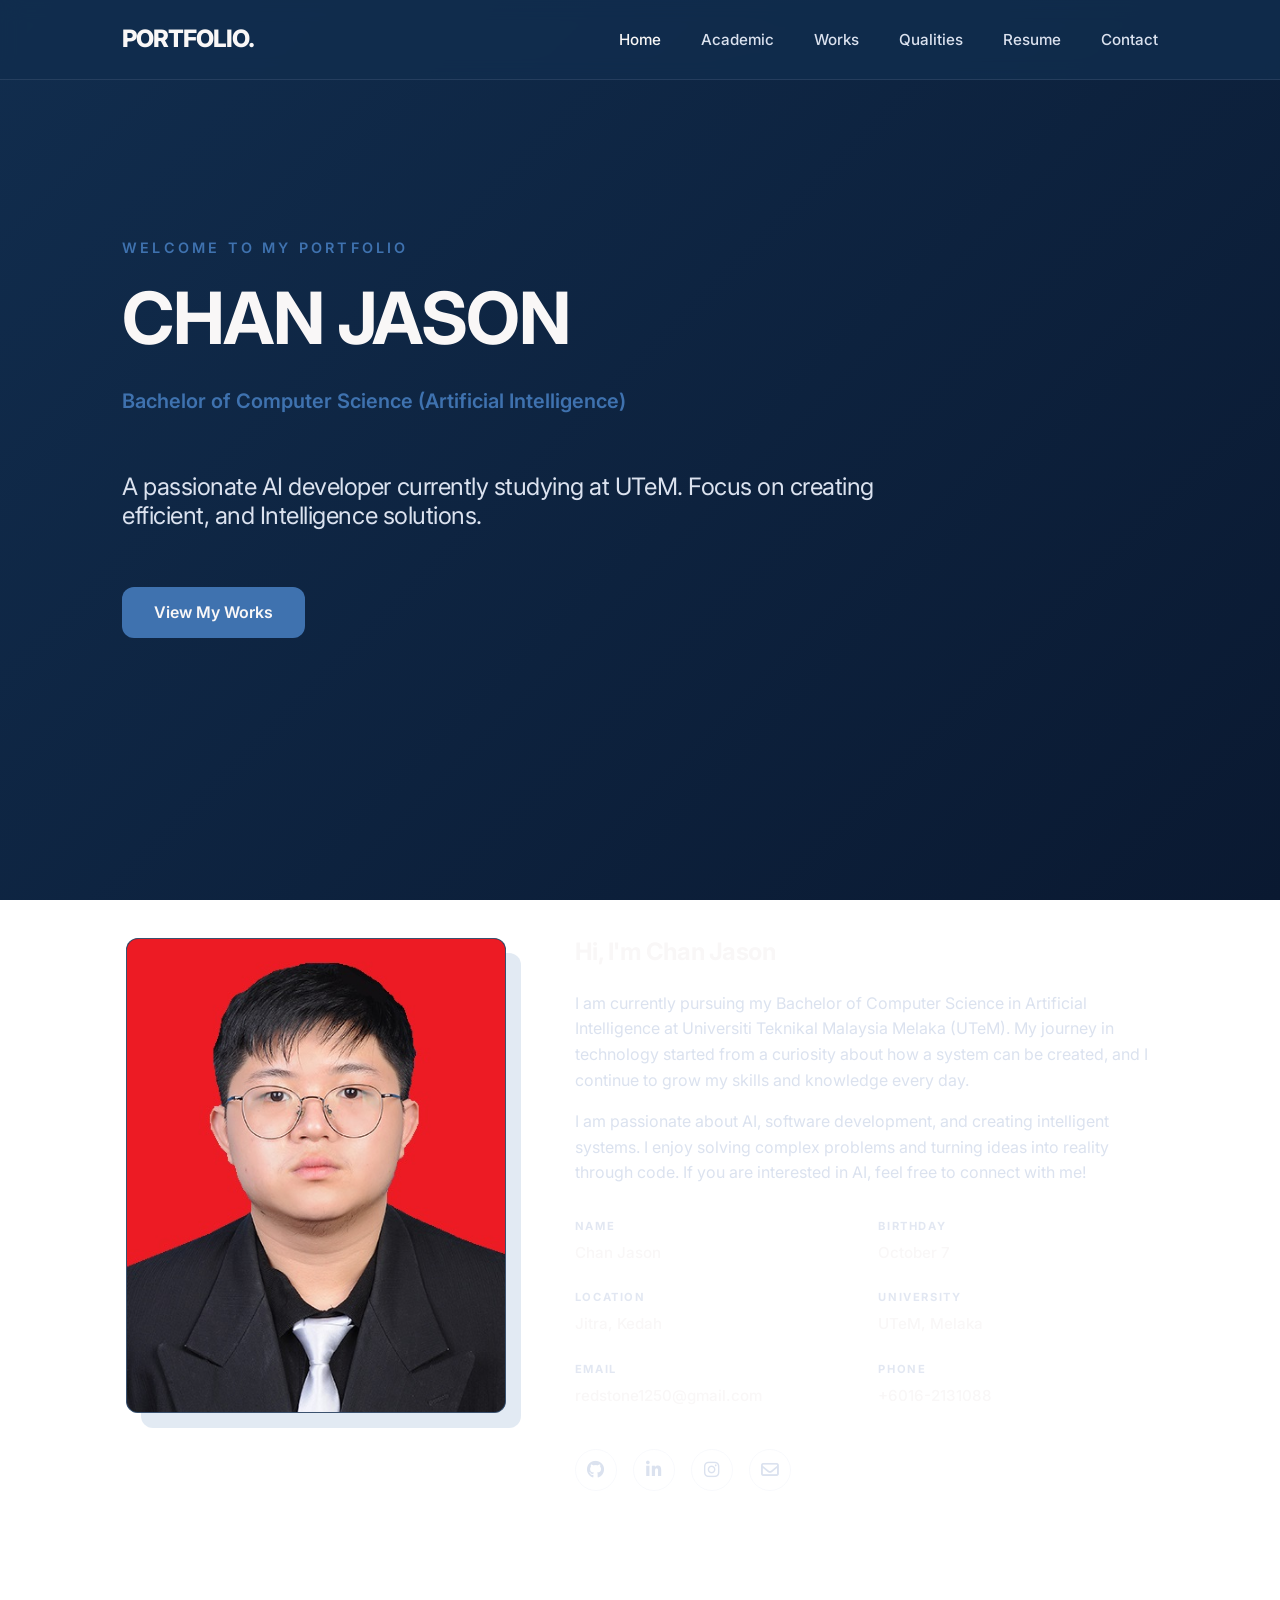
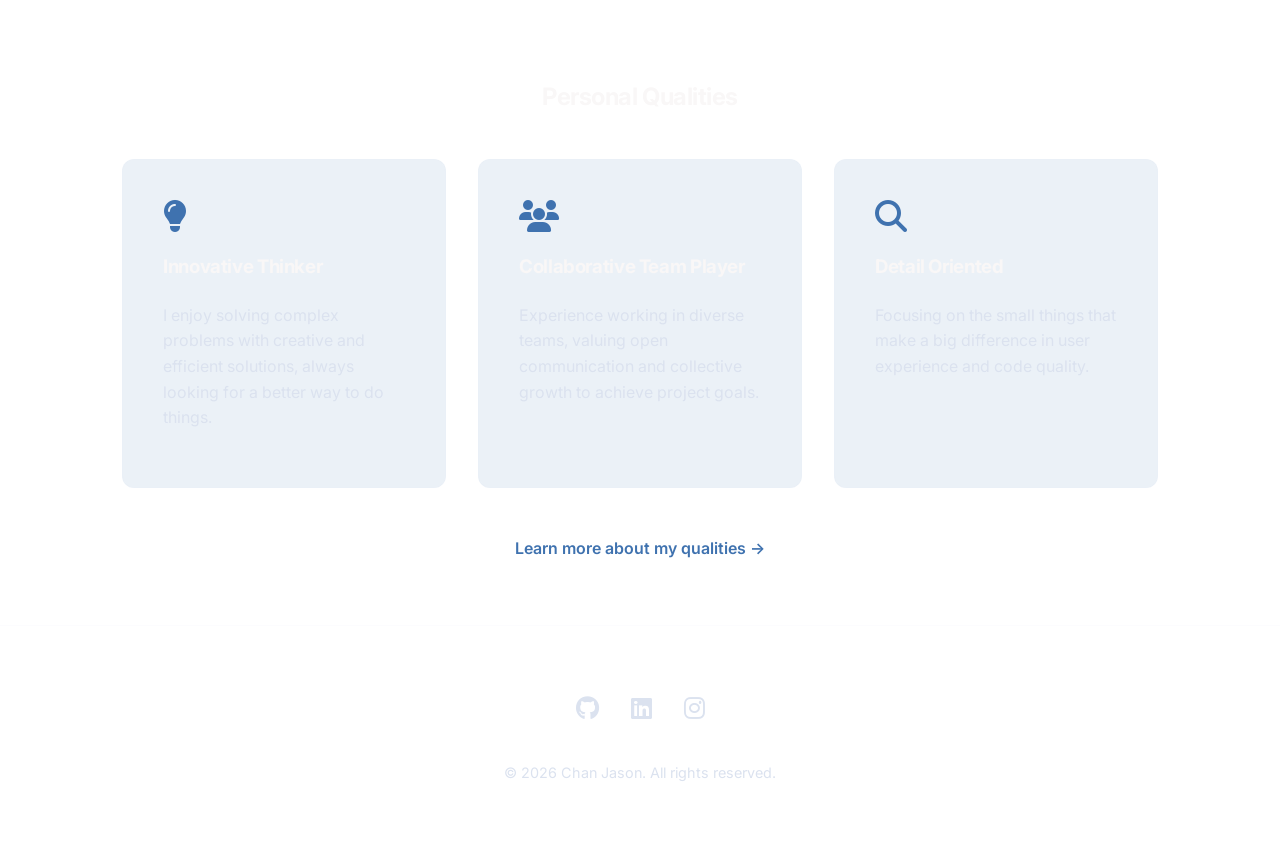
==== index.html @ a9738f34 "initialize personal portfolio website with assets and multi-page structure" ====
<!DOCTYPE html>
<html lang="en">
<head>
    <meta charset="UTF-8">
    <meta name="viewport" content="width=device-width, initial-scale=1.0">
    <title>Chan Jason | Portfolio</title>
    <meta name="description" content="Personal portfolio of Chan Jason, a UTeM student specializing in AI.">
    <link rel="stylesheet" href="style.css">
    <!-- FontAwesome -->
    <link rel="stylesheet" href="https://cdnjs.cloudflare.com/ajax/libs/font-awesome/6.4.0/css/all.min.css">
</head>
<body>

    <header>
        <nav>
            <a href="index.html" class="logo">PORTFOLIO.</a>
            <ul class="nav-links">
                <li><a href="index.html" class="active">Home</a></li>
                <li><a href="academic.html">Academic</a></li>
                <li><a href="works.html">Works</a></li>
                <li><a href="qualities.html">Qualities</a></li>
                <li><a href="resume.html">Resume</a></li>
                <li><a href="contact.html">Contact</a></li>
            </ul>
        </nav>
    </header>

    <main>
        <section class="hero animate">
            <span>Welcome to my portfolio</span>
            <h1>CHAN JASON</h1>
            <p style="color: var(--accent-color); font-weight: 600;">Bachelor of Computer Science (Artificial Intelligence)</p>
            <h2 style="font-weight: 400; color: var(--secondary-color); max-width: 800px; font-size: 1.5rem; margin-top: 1rem;">A passionate AI developer currently studying at UTeM. Focus on creating efficient, and Intelligence solutions.</h2>
            <div class="cta" style="margin-top: 2rem;">
                <a href="works.html" class="btn">View My Works</a>
            </div>
        </section>

        <section id="about" class="animate" style="animation-delay: 0.1s;">
            <div class="about-grid">
                <div class="about-image">
                    <div class="flip-card" id="profile-card">
                        <div class="flip-card-inner" id="flip-inner">
                            <div class="flip-card-front">
                                <img src="./assets/Passport.jpg" alt="Chan Jason Profile" class="profile-img" id="front-img">
                            </div>
                            <div class="flip-card-back">
                                <img src="./assets/personal_1.jpg" alt="Chan Jason Personal" class="profile-img" id="back-img">
                            </div>
                        </div>
                    </div>
                </div>
                <div class="about-content">
                    <h1>Hi, I'm Chan Jason</h1>
                    <p>I am currently pursuing my Bachelor of Computer Science in Artificial Intelligence at Universiti Teknikal Malaysia Melaka (UTeM). My journey in technology started from a curiosity about how a system can be created, and I continue to grow my skills and knowledge every day.</p>
                    <p>I am passionate about AI, software development, and creating intelligent systems. I enjoy solving complex problems and turning ideas into reality through code. If you are interested in AI, feel free to connect with me!</p>
                    
                    <div class="info-grid">
                        <div class="info-item">
                            <span class="info-label">Name</span>
                            <span class="info-value">Chan Jason</span>
                        </div>
                        <div class="info-item">
                            <span class="info-label">Birthday</span>
                            <span class="info-value">October 7</span>
                        </div>
                        <div class="info-item">
                            <span class="info-label">Location</span>
                            <span class="info-value">Jitra, Kedah</span>
                        </div>
                        <div class="info-item">
                            <span class="info-label">University</span>
                            <span class="info-value">UTeM, Melaka</span>
                        </div>
                        <div class="info-item">
                            <span class="info-label">Email</span>
                            <span class="info-value">redstone1250@gmail.com</span>
                        </div>
                        <div class="info-item">
                            <span class="info-label">Phone</span>
                            <span class="info-value">+6016-2131088</span>
                        </div>
                    </div>

                    <div class="social-row">
                        <a href="https://github.com/TokyoChan125" target="_blank" class="social-icon-btn"><i class="fab fa-github"></i></a>
                        <a href="https://www.linkedin.com/in/jason-chan-83b9a0276" target="_blank" class="social-icon-btn"><i class="fab fa-linkedin-in"></i></a>
                        <a href="https://www.instagram.com/chanjasonc/" target="_blank" class="social-icon-btn"><i class="fab fa-instagram"></i></a>
                        <a href="mailto:redstone1250@gmail.com" class="social-icon-btn"><i class="far fa-envelope"></i></a>
                    </div>
                </div>
            </div>
        </section>

        <section id="qualities" class="animate" style="animation-delay: 0.2s;">
            <h2 style="text-align: center; margin-bottom: 3rem;">Personal Qualities</h2>
            <div class="grid">
                <div class="card">
                    <i class="fas fa-lightbulb" style="font-size: 2rem; color: var(--accent-color); margin-bottom: 1.5rem;"></i>
                    <h3>Innovative Thinker</h3>
                    <p>I enjoy solving complex problems with creative and efficient solutions, always looking for a better way to do things.</p>
                </div>
                <div class="card">
                    <i class="fas fa-users" style="font-size: 2rem; color: var(--accent-color); margin-bottom: 1.5rem;"></i>
                    <h3>Collaborative Team Player</h3>
                    <p>Experience working in diverse teams, valuing open communication and collective growth to achieve project goals.</p>
                </div>
                <div class="card">
                    <i class="fas fa-search" style="font-size: 2rem; color: var(--accent-color); margin-bottom: 1.5rem;"></i>
                    <h3>Detail Oriented</h3>
                    <p>Focusing on the small things that make a big difference in user experience and code quality.</p>
                </div>
            </div>
            <div style="text-align: center; margin-top: 3rem;">
                <a href="qualities.html" style="color: var(--accent-color); font-weight: 600;">Learn more about my qualities →</a>
            </div>
        </section>
    </main>

    <footer>
        <div class="social-links">
            <a href="https://github.com/TokyoChan125" target="_blank"><i class="fab fa-github"></i></a>
            <a href="https://www.linkedin.com/in/jason-chan-83b9a0276" target="_blank"><i class="fab fa-linkedin"></i></a>
            <a href="https://www.instagram.com/chanjasonc/" target="_blank"><i class="fab fa-instagram"></i></a>
        </div>
        <p>&copy; 2026 Chan Jason. All rights reserved.</p>
    </footer>

    <script>
        // Profile Card Endless Sequence Flip Logic
        const card = document.getElementById('profile-card');
        const flipInner = document.getElementById('flip-inner');
        const frontImg = document.getElementById('front-img');
        const backImg = document.getElementById('back-img');
        
        const images = [
            './assets/Passport.jpg',
            './assets/personal_1.jpg',
            './assets/personal_2.jpg'
        ];
        
        let currentRotation = 0;
        let imageIndex = 0; // The index of the image CURRENTLY visible

        card.addEventListener('click', () => {
            currentRotation += 180;
            flipInner.style.transform = `rotateY(${currentRotation}deg)`;
            
            // Increment image index for the NEXT face that will become visible
            imageIndex = (imageIndex + 1) % images.length;
            
            // Determine which side is now hidden (the one we just rotated AWAY from)
            // and update it with the image AFTER the next one.
            const nextImageIndex = (imageIndex + 1) % images.length;
            
            // Wait for the flip to hide the face before swapping
            setTimeout(() => {
                if ((currentRotation / 180) % 2 === 0) {
                    // Front is visible, update Back
                    backImg.src = images[nextImageIndex];
                } else {
                    // Back is visible, update Front
                    frontImg.src = images[nextImageIndex];
                }
            }, 400);
        });
    </script>
</body>
</html>
---- style.css ----
@import url('https://fonts.googleapis.com/css2?family=Inter:wght@300;400;500;600;700&display=swap');

:root {
    /* Color Palette from Color Hunt */
    --bg-color: #112d4e;
    --accent-color: #3f72af;
    --secondary-color: #dbe2ef;
    --text-color: #f9f7f7;
    
    /* Layout Variables */
    --max-width: 1100px;
    --header-height: 80px;
    --transition: all 0.3s cubic-bezier(0.4, 0, 0.2, 1);
    --border-radius: 12px;
    --bg-gradient: linear-gradient(135deg, #112d4e 0%, #0a1931 100%);
    --gold-accent: #3f72af;
    --paper-bg: #ffffff;
    --cv-text: #1a1a1a;
}

* {
    margin: 0;
    padding: 0;
    box-sizing: border-box;
}

html {
    scroll-behavior: smooth;
}

body {
    font-family: 'Inter', -apple-system, BlinkMacSystemFont, "Segoe UI", Roboto, sans-serif;
    background: var(--bg-gradient);
    background-attachment: fixed;
    color: var(--text-color);
    line-height: 1.6;
    overflow-x: hidden;
}

/* Typography */
h1, h2, h3, h4 {
    font-weight: 700;
    letter-spacing: -0.02em;
    line-height: 1.2;
    margin-bottom: 1.5rem;
}

p {
    color: var(--secondary-color);
    font-weight: 400;
    margin-bottom: 1rem;
}

a {
    text-decoration: none;
    color: inherit;
    transition: var(--transition);
}

/* Navigation */
header {
    height: var(--header-height);
    width: 100%;
    position: fixed;
    top: 0;
    z-index: 1000;
    background: rgba(17, 45, 78, 0.8);
    backdrop-filter: blur(10px);
    border-bottom: 1px solid rgba(219, 226, 239, 0.1);
}

nav {
    max-width: var(--max-width);
    margin: 0 auto;
    height: 100%;
    display: flex;
    justify-content: space-between;
    align-items: center;
    padding: 0 2rem;
}

.logo {
    font-size: 1.5rem;
    font-weight: 800;
    color: var(--text-color);
    letter-spacing: -1px;
}

.nav-links {
    display: flex;
    gap: 2.5rem;
    list-style: none;
}

.nav-links a {
    font-weight: 500;
    color: var(--secondary-color);
    font-size: 0.95rem;
}

.nav-links a:hover, .nav-links a.active {
    color: var(--text-color);
}

/* Layout Utilities */
section {
    padding: 8rem 2rem 4rem;
    max-width: var(--max-width);
    margin: 0 auto;
}

.container {
    max-width: var(--max-width);
    margin: 0 auto;
}

/* Components */
.btn {
    display: inline-block;
    padding: 0.8rem 2rem;
    background-color: var(--accent-color);
    color: var(--text-color);
    border-radius: var(--border-radius);
    font-weight: 600;
    border: none;
    cursor: pointer;
    transition: var(--transition);
}

.btn:hover {
    transform: translateY(-2px);
    box-shadow: 0 10px 20px rgba(63, 114, 175, 0.3);
}

.card {
    background: rgba(63, 114, 175, 0.1);
    border: 1px solid rgba(219, 226, 239, 0.1);
    padding: 2.5rem;
    border-radius: var(--border-radius);
    transition: var(--transition);
}

.card:hover {
    border-color: var(--accent-color);
    background: rgba(63, 114, 175, 0.15);
    transform: translateY(-5px);
}

.profile-img {
    width: 100%;
    height: 100%;
    border-radius: var(--border-radius);
    object-fit: cover;
    object-position: center;
    border: 1px solid rgba(219, 226, 239, 0.2);
}

/* Flip Card Effect */
.flip-card {
    background-color: transparent;
    width: 100%;
    max-width: 380px;
    aspect-ratio: 4/5;
    perspective: 1000px;
    cursor: pointer;
    margin: 0 auto;
}

.flip-card-inner {
    position: relative;
    width: 100%;
    height: 100%;
    text-align: center;
    transition: transform 0.8s cubic-bezier(0.4, 0, 0.2, 1);
    transform-style: preserve-3d;
    box-shadow: 15px 15px 0px rgba(63, 114, 175, 0.15);
    border-radius: var(--border-radius);
}

/* Rotation is handled via JavaScript for endless sequence */

.flip-card-front, .flip-card-back {
    position: absolute;
    width: 100%;
    height: 100%;
    -webkit-backface-visibility: hidden;
    backface-visibility: hidden;
    border-radius: var(--border-radius);
    overflow: hidden;
}

.flip-card-front {
    background-color: var(--bg-color);
}

.flip-card-back {
    background-color: var(--accent-color);
    transform: rotateY(180deg);
}

/* Hero Section */
.hero {
    min-height: 90vh;
    display: flex;
    flex-direction: column;
    justify-content: center;
    align-items: flex-start;
}

.hero span {
    color: var(--accent-color);
    font-weight: 600;
    text-transform: uppercase;
    letter-spacing: 0.2rem;
    font-size: 0.9rem;
    margin-bottom: 1rem;
    display: block;
}

.hero h1 {
    font-size: clamp(2.5rem, 8vw, 4.5rem);
    margin-bottom: 1.5rem;
}

.hero p {
    font-size: 1.25rem;
    max-width: 600px;
    margin-bottom: 2.5rem;
}

/* Grid System */
.grid {
    display: grid;
    gap: 2rem;
    grid-template-columns: repeat(auto-fit, minmax(300px, 1fr));
}

.about-grid {
    display: grid;
    grid-template-columns: 1fr 1.5fr;
    gap: 4rem;
    align-items: flex-start;
}

@media (max-width: 992px) {
    .about-grid {
        grid-template-columns: 1fr;
        text-align: center;
        gap: 2rem;
    }
}

/* Profile Info Grid */
.info-grid {
    display: grid;
    grid-template-columns: repeat(2, 1fr);
    gap: 1.5rem;
    margin-top: 2rem;
}

.info-label {
    display: block;
    font-size: 0.7rem;
    font-weight: 700;
    text-transform: uppercase;
    letter-spacing: 0.1rem;
    color: var(--secondary-color); /* Muted light blue */
    opacity: 0.8;
    margin-bottom: 0.25rem;
}

.info-value {
    font-size: 0.95rem;
    color: var(--text-color);
    font-weight: 500;
}

/* Social Row */
.social-row {
    display: flex;
    gap: 1rem;
    margin-top: 2.5rem;
}

.social-icon-btn {
    width: 42px;
    height: 42px;
    border-radius: 50%;
    border: 1px solid rgba(219, 226, 239, 0.2);
    display: flex;
    align-items: center;
    justify-content: center;
    font-size: 1.1rem;
    color: var(--secondary-color);
    transition: var(--transition);
}

.social-icon-btn:hover {
    background: var(--accent-color);
    border-color: var(--accent-color);
    color: var(--text-color);
    transform: translateY(-3px);
}

/* Timeline (Academic) */
.timeline {
    position: relative;
    padding-left: 2rem;
    border-left: 2px solid rgba(219, 226, 239, 0.1);
}

.timeline-item {
    position: relative;
    margin-bottom: 3rem;
}

.timeline-item::before {
    content: '';
    position: absolute;
    left: -2.6rem;
    top: 0.5rem;
    width: 12px;
    height: 12px;
    background: var(--accent-color);
    border-radius: 50%;
}

/* Footer */
footer {
    padding: 4rem 2rem;
    text-align: center;
    border-top: 1px solid rgba(219, 226, 239, 0.1);
    color: var(--secondary-color);
    font-size: 0.9rem;
}

.social-links {
    display: flex;
    justify-content: center;
    gap: 2rem;
    margin-bottom: 2rem;
}

.social-links a {
    font-size: 1.5rem;
    color: var(--secondary-color);
}

.social-links a:hover {
    color: var(--accent-color);
    transform: scale(1.1);
}

/* Experience Section */
.experience-container {
    display: flex;
    flex-direction: column;
    gap: 3rem;
    margin-bottom: 5rem;
}

.experience-card {
    display: flex;
    gap: 2rem;
    background: rgba(255, 255, 255, 0.02);
    border: 1px solid rgba(219, 226, 239, 0.1);
    padding: 2rem;
    border-radius: var(--border-radius);
    transition: var(--transition);
}

.experience-card:hover {
    border-color: var(--accent-color);
    background: rgba(63, 114, 175, 0.05);
}

.exp-logo {
    width: 64px;
    height: 64px;
    background: #fff;
    border-radius: 8px;
    display: flex;
    align-items: center;
    justify-content: center;
    padding: 5px;
    flex-shrink: 0;
}

.exp-logo img {
    width: 100%;
    height: auto;
    object-fit: contain;
}

.exp-info h3 {
    margin-bottom: 0.25rem;
}

.exp-company {
    font-weight: 500;
    color: var(--text-color);
    margin-bottom: 0.25rem;
}

.exp-meta {
    font-size: 0.85rem;
    color: var(--secondary-color);
    margin-bottom: 1.5rem;
}

.exp-description {
    margin-bottom: 1.5rem;
    max-width: 800px;
}

.exp-media {
    margin-top: 1.5rem;
    display: flex;
    gap: 1rem;
    max-width: 100%;
}

.exp-media img {
    flex: 1;
    width: 0; /* Ensures equal width in flex container */
    height: auto;
    border-radius: 8px;
    border: 1px solid rgba(219, 226, 239, 0.1);
    object-fit: cover;
    aspect-ratio: 16/10;
}

.skill-tags {
    display: flex;
    gap: 0.75rem;
    flex-wrap: wrap;
    margin-top: 1.5rem;
}

.skill-tag {
    font-size: 0.8rem;
    padding: 0.3rem 0.8rem;
    background: rgba(63, 114, 175, 0.1);
    border: 1px solid rgba(63, 114, 175, 0.2);
    border-radius: 20px;
    color: var(--secondary-color);
}

@media (max-width: 768px) {
    .experience-card {
        flex-direction: column;
        gap: 1.5rem;
    }
}

/* Animations */
@keyframes fadeIn {
    from { opacity: 0; transform: translateY(20px); }
    to { opacity: 1; transform: translateY(0); }
}

.animate {
    animation: fadeIn 0.8s ease forwards;
}

/* Responsive */
@media (max-width: 768px) {
    header {
        height: 70px;
    }
    
    .nav-links {
        display: none; /* Mobile nav can be added later if needed */
    }
    
    section {
        padding: 6rem 1.5rem 3rem;
    }
    
    .hero h1 {
        font-size: 2.5rem;
    }
}

/* CV / Resume Page Styles */
.cv-section {
    padding: 6rem 2rem;
    display: flex;
    justify-content: center;
}

.cv-paper {
    background: var(--paper-bg);
    color: var(--cv-text);
    width: 100%;
    max-width: 900px;
    padding: 4rem;
    border-radius: 8px;
    box-shadow: 0 20px 50px rgba(0, 0, 0, 0.3);
    position: relative;
    border: 1px solid rgba(0,0,0,0.1);
}

.cv-header {
    display: grid;
    grid-template-columns: 1fr auto;
    gap: 2rem;
    border-bottom: 2px solid #eee;
    padding-bottom: 2rem;
    margin-bottom: 3rem;
    align-items: center;
}

.cv-header h1 {
    font-family: 'Playfair Display', serif;
    font-size: 3rem;
    color: var(--cv-text);
    margin-bottom: 0.5rem;
    letter-spacing: -1px;
}

.cv-header .title {
    color: var(--gold-accent);
    font-size: 1.1rem;
    font-weight: 600;
    text-transform: uppercase;
    letter-spacing: 2px;
    margin-bottom: 0.5rem;
    display: block;
}

.cv-contact {
    display: grid;
    grid-template-columns: repeat(2, 1fr);
    gap: 0.75rem;
    font-size: 0.9rem;
    margin-top: 1rem;
}

.cv-contact-item {
    display: flex;
    align-items: center;
    gap: 0.5rem;
    color: #555;
}

.cv-contact-item i {
    color: var(--gold-accent);
    width: 18px;
}

.cv-photo {
    width: 140px;
    height: 140px;
    border-radius: 50%;
    overflow: hidden;
    border: 3px solid var(--gold-accent);
    flex-shrink: 0;
}

.cv-photo img {
    width: 100%;
    height: 100%;
    object-fit: cover;
}

.cv-body-section {
    margin-bottom: 2.5rem;
}

.cv-section-title {
    font-family: 'Playfair Display', serif;
    font-size: 1.4rem;
    display: flex;
    align-items: center;
    gap: 1rem;
    margin-bottom: 1.5rem;
    text-transform: uppercase;
    letter-spacing: 1px;
    color: var(--cv-text);
}

.cv-section-title i {
    color: var(--gold-accent);
}

.cv-section-title::after {
    content: '';
    flex: 1;
    height: 1px;
    background: #eee;
}

.cv-item {
    margin-bottom: 1.5rem;
}

.cv-item-header {
    display: flex;
    justify-content: space-between;
    align-items: baseline;
    margin-bottom: 0.3rem;
}

.cv-item-header h3 {
    margin-bottom: 0;
    font-size: 1.05rem;
    color: #111;
}

.cv-item-header .date {
    font-size: 0.8rem;
    font-weight: 600;
    color: var(--gold-accent);
}

.cv-item .sub-header {
    font-style: italic;
    color: #666;
    margin-bottom: 0.5rem;
    display: block;
    font-size: 0.9rem;
}

.cv-list {
    list-style: none;
    padding-left: 0.5rem;
}

.cv-list li {
    position: relative;
    margin-bottom: 0.4rem;
    padding-left: 1.2rem;
    font-size: 0.9rem;
    color: #444;
}

.cv-list li::before {
    content: '•';
    position: absolute;
    left: 0;
    color: var(--gold-accent);
    font-weight: bold;
}

.cv-skills-grid {
    display: grid;
    grid-template-columns: repeat(2, 1fr);
    gap: 1.5rem;
}

.cv-skill-cat h4 {
    font-size: 0.85rem;
    text-transform: uppercase;
    color: var(--gold-accent);
    margin-bottom: 0.8rem;
    border-bottom: 1px solid #eee;
    padding-bottom: 0.3rem;
}

.cv-skill-tags {
    display: flex;
    flex-wrap: wrap;
    gap: 0.4rem;
}

.cv-skill-tag {
    font-size: 0.75rem;
    padding: 0.15rem 0.5rem;
    background: #f8f9fa;
    border-radius: 4px;
    color: #333;
    border: 1px solid #eee;
}

@media (max-width: 768px) {
    .cv-paper {
        padding: 2rem;
    }
    .cv-header {
        grid-template-columns: 1fr;
        text-align: center;
        justify-items: center;
    }
    .cv-photo {
        order: -1;
    }
    .cv-contact {
        justify-items: center;
    }
}
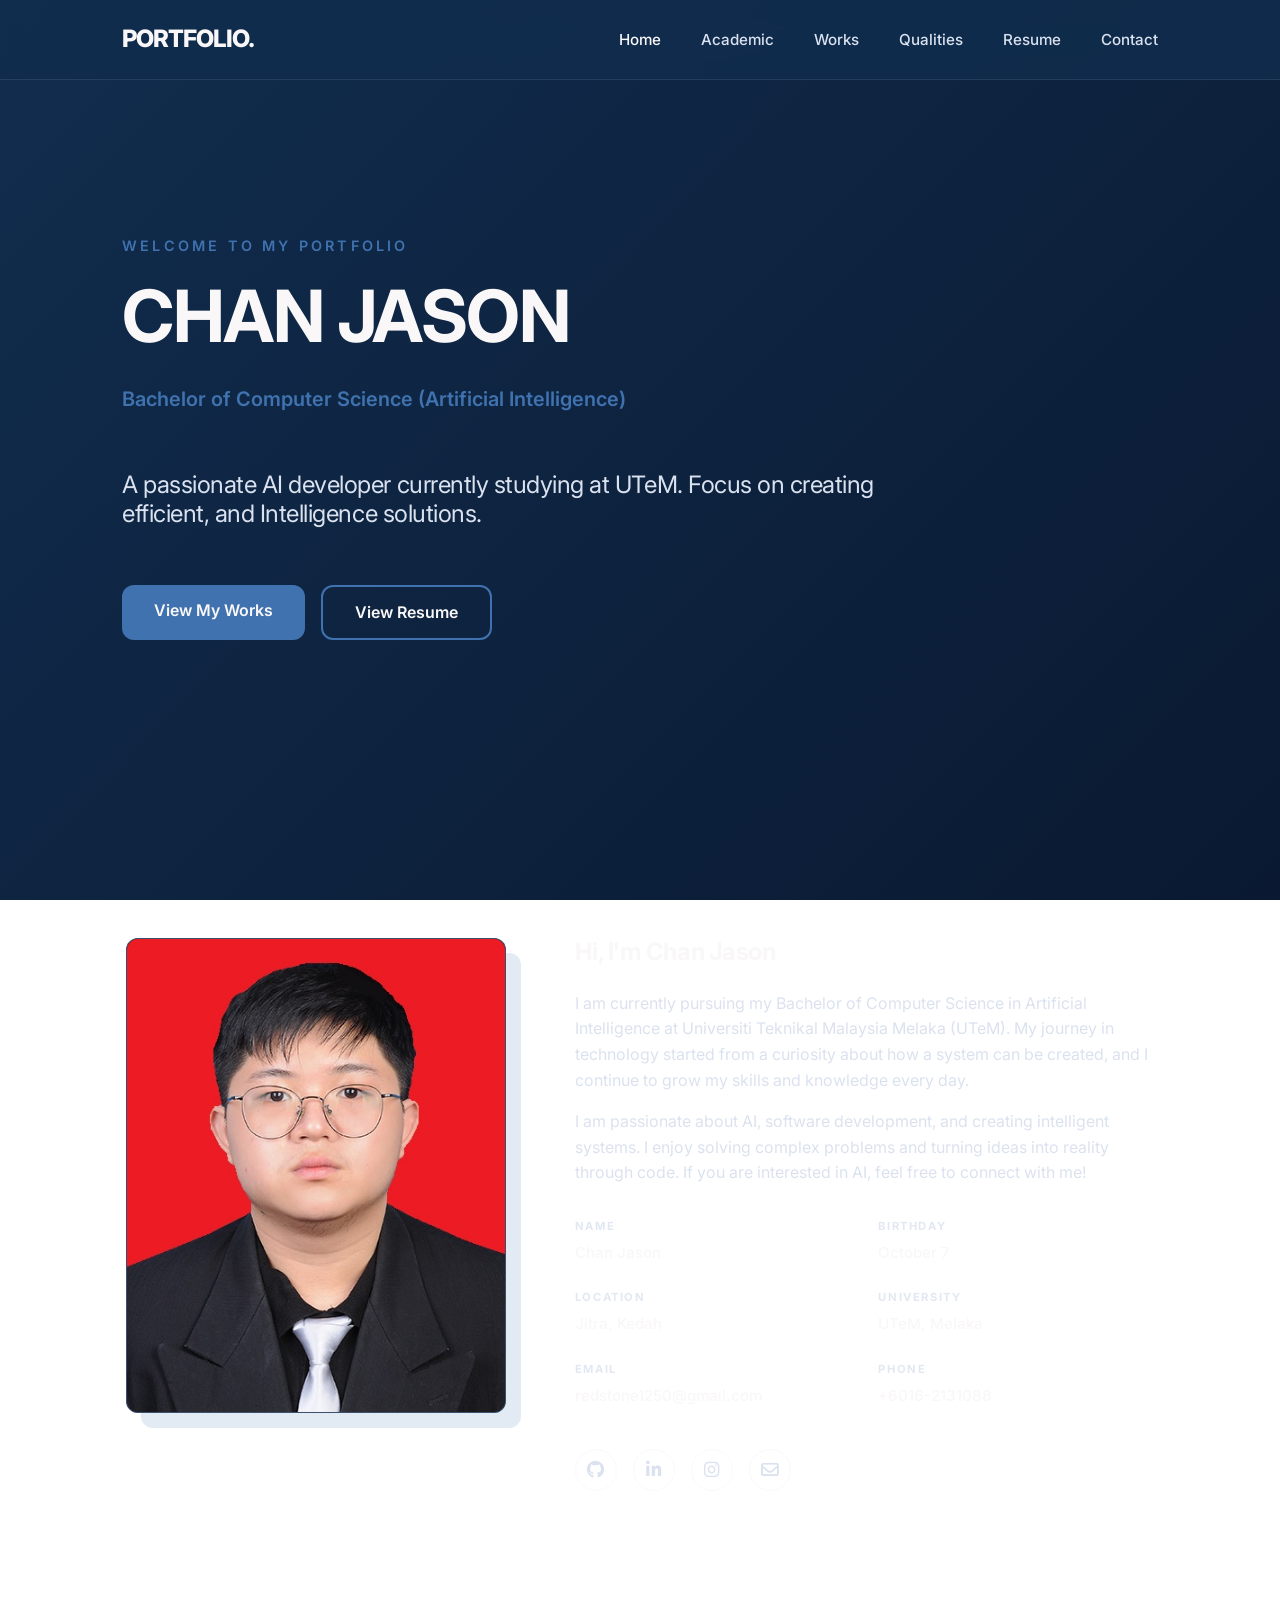
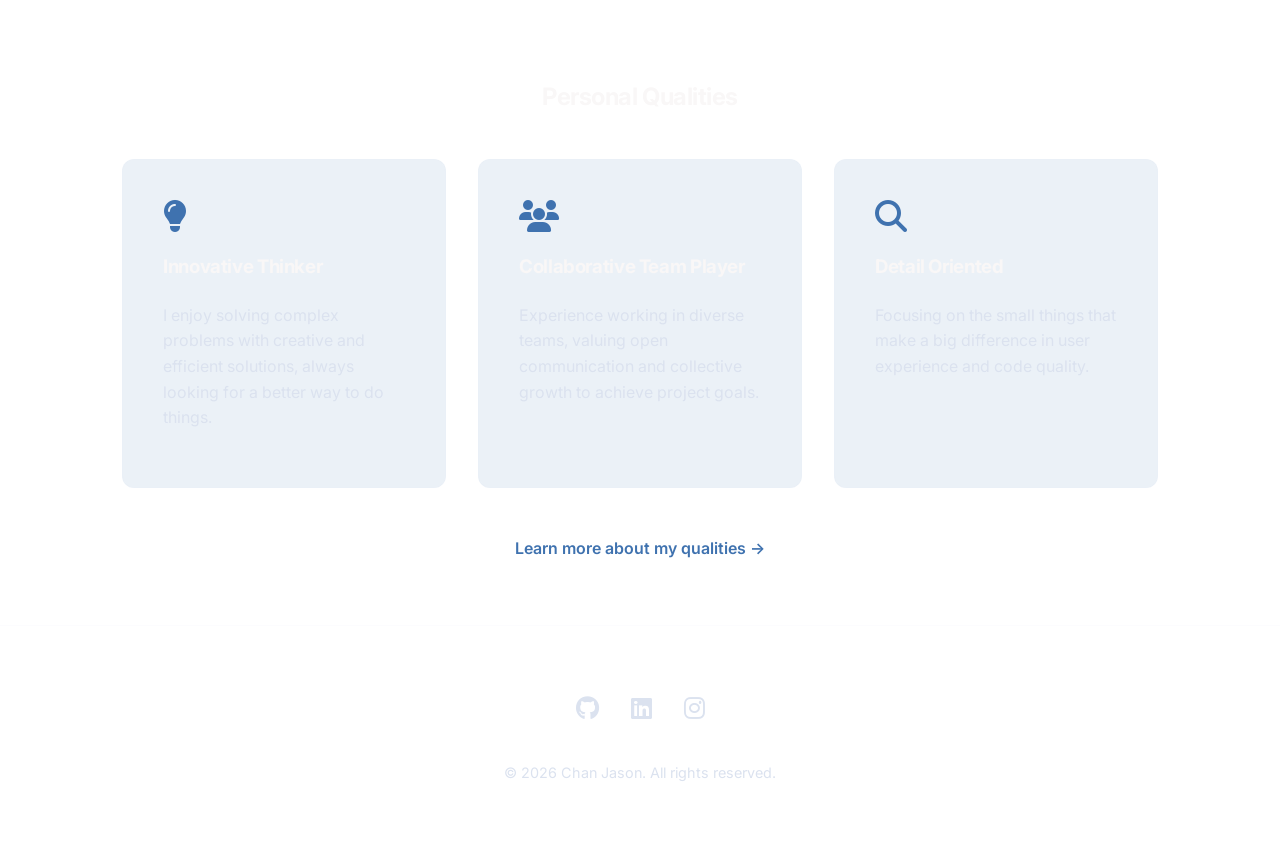
==== commit 33231e95: "integrate Formspree for contact form submissions, add resume link to hero section, and fix assets pa" ====
--- a/index.html
+++ b/index.html
@@ -31,8 +31,9 @@
             <h1>CHAN JASON</h1>
             <p style="color: var(--accent-color); font-weight: 600;">Bachelor of Computer Science (Artificial Intelligence)</p>
             <h2 style="font-weight: 400; color: var(--secondary-color); max-width: 800px; font-size: 1.5rem; margin-top: 1rem;">A passionate AI developer currently studying at UTeM. Focus on creating efficient, and Intelligence solutions.</h2>
-            <div class="cta" style="margin-top: 2rem;">
+            <div class="cta" style="margin-top: 2rem; display: flex; gap: 1rem;">
                 <a href="works.html" class="btn">View My Works</a>
+                <a href="resume.html" class="btn" style="background: transparent; border: 2px solid var(--accent-color);">View Resume</a>
             </div>
         </section>
 
--- a/style.css
+++ b/style.css
@@ -688,4 +688,30 @@
     .cv-contact {
         justify-items: center;
     }
-}+}
+/* Form Status Messages */
+#form-status {
+    padding: 1rem;
+    border-radius: 8px;
+    margin-top: 1rem;
+    text-align: center;
+    font-size: 0.9rem;
+    font-weight: 500;
+    display: none;
+    animation: fadeIn 0.3s ease forwards;
+}
+
+#form-status.success {
+    display: block;
+    background: rgba(40, 167, 69, 0.1);
+    color: #28a745;
+    border: 1px solid rgba(40, 167, 69, 0.2);
+}
+
+#form-status.error {
+    display: block;
+    background: rgba(220, 53, 69, 0.1);
+    color: #dc3545;
+    border: 1px solid rgba(220, 53, 69, 0.2);
+}
+
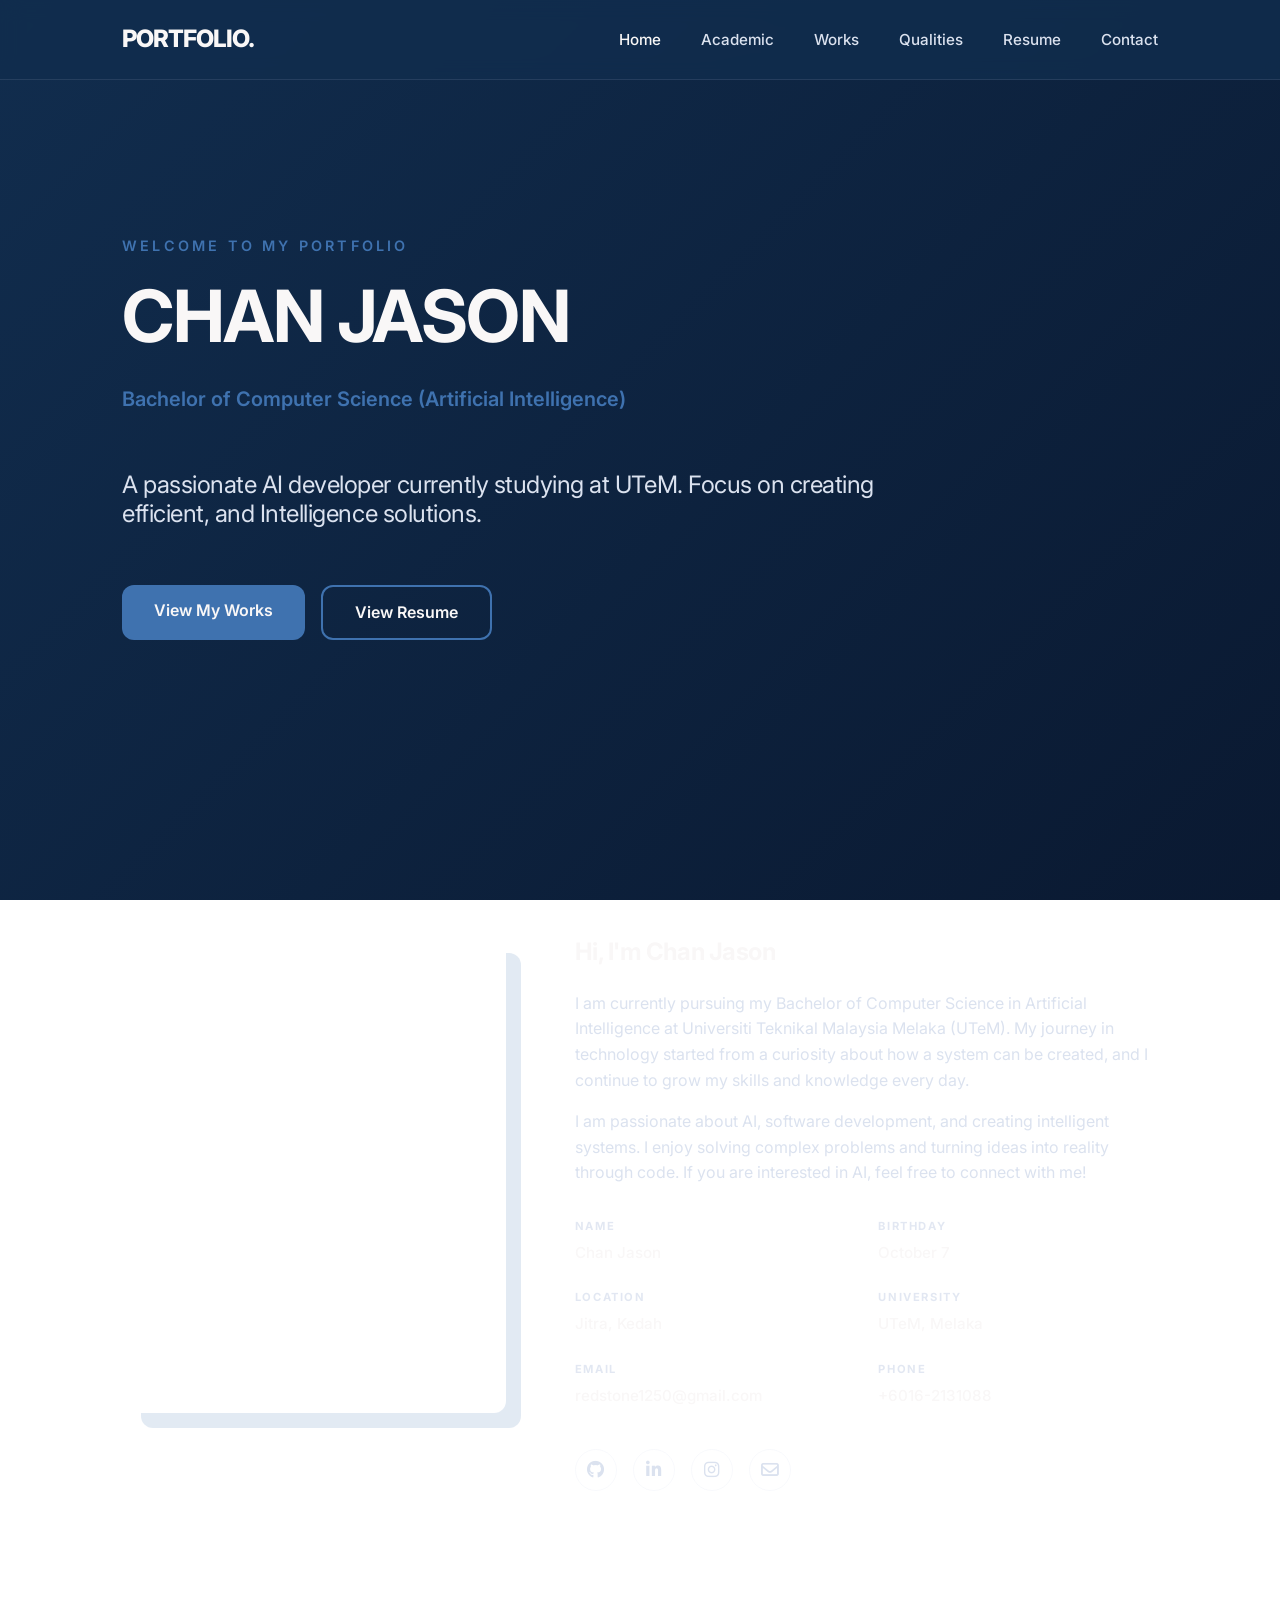
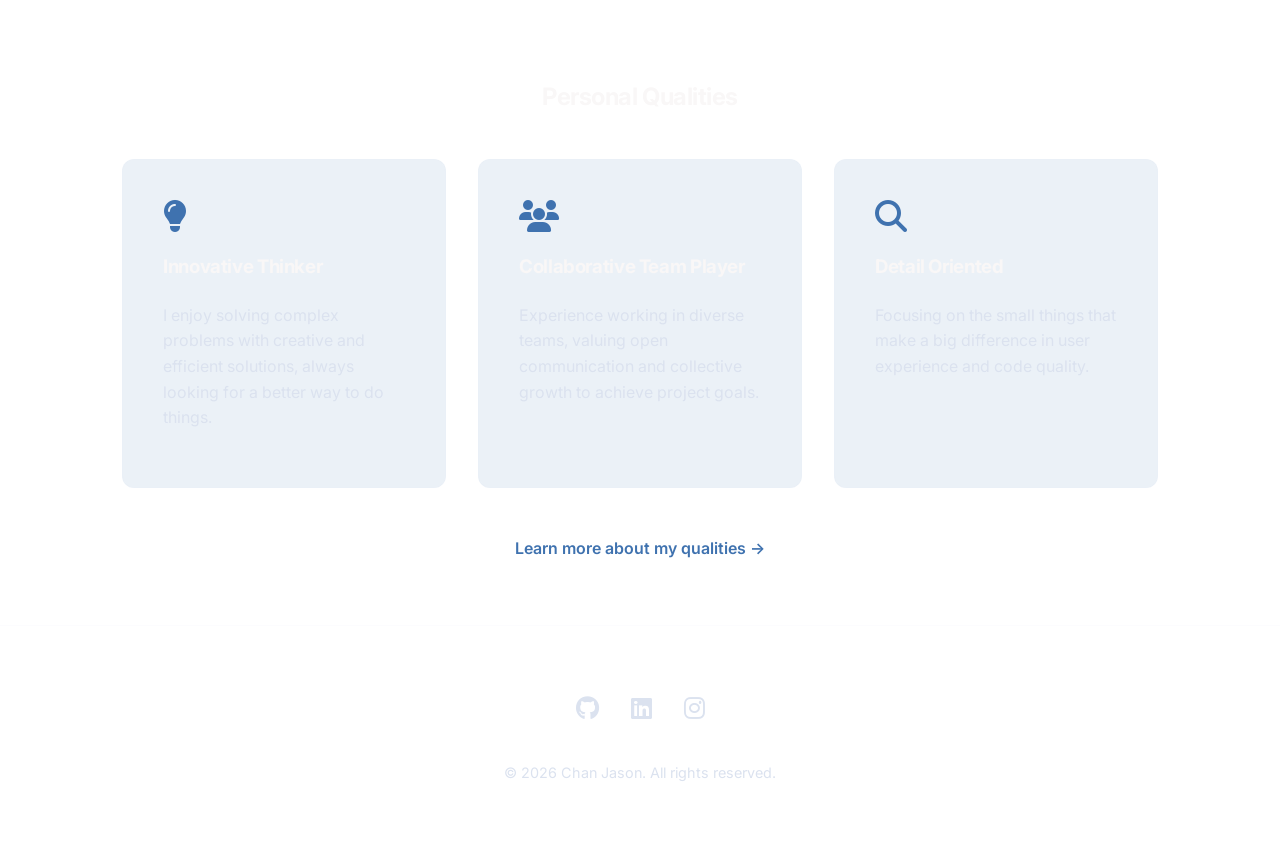
==== commit 7f974974: "UX: Full-width clickable rows for mobile menu" ====
--- a/index.html
+++ b/index.html
@@ -14,7 +14,7 @@
     <header>
         <nav>
             <a href="index.html" class="logo">PORTFOLIO.</a>
-            <ul class="nav-links">
+            <ul class="nav-links" id="nav-links">
                 <li><a href="index.html" class="active">Home</a></li>
                 <li><a href="academic.html">Academic</a></li>
                 <li><a href="works.html">Works</a></li>
@@ -22,6 +22,9 @@
                 <li><a href="resume.html">Resume</a></li>
                 <li><a href="contact.html">Contact</a></li>
             </ul>
+            <div class="menu-btn" id="menu-btn">
+                <i class="fas fa-bars"></i>
+            </div>
         </nav>
     </header>
 
@@ -165,6 +168,17 @@
                 }
             }, 400);
         });
+
+        // Mobile Menu Toggle
+        const menuBtn = document.getElementById('menu-btn');
+        const navLinks = document.getElementById('nav-links');
+
+        menuBtn.addEventListener('click', () => {
+            navLinks.classList.toggle('active');
+            const icon = menuBtn.querySelector('i');
+            icon.classList.toggle('fa-bars');
+            icon.classList.toggle('fa-times');
+        });
     </script>
 </body>
 </html>
--- a/style.css
+++ b/style.css
@@ -102,6 +102,13 @@
     color: var(--text-color);
 }
 
+.menu-btn {
+    display: none;
+    font-size: 1.5rem;
+    cursor: pointer;
+    color: var(--text-color);
+}
+
 /* Layout Utilities */
 section {
     padding: 8rem 2rem 4rem;
@@ -463,22 +470,93 @@
     animation: fadeIn 0.8s ease forwards;
 }
 
-/* Responsive */
 @media (max-width: 768px) {
     header {
         height: 70px;
     }
     
+    nav {
+        padding: 0 1rem;
+    }
+
+    .menu-btn {
+        display: block;
+    }
+
     .nav-links {
-        display: none; /* Mobile nav can be added later if needed */
+        position: fixed;
+        top: 70px;
+        right: -100%;
+        width: 100%;
+        height: calc(100vh - 70px);
+        background: rgba(17, 45, 78, 0.98);
+        backdrop-filter: blur(15px);
+        flex-direction: column;
+        align-items: center;
+        justify-content: flex-start;
+        padding-top: 2rem;
+        gap: 0;
+        transition: 0.4s cubic-bezier(0.16, 1, 0.3, 1);
+        z-index: 999;
+        overflow-x: hidden;
+    }
+
+    .nav-links.active {
+        right: 0;
+    }
+
+    .nav-links li {
+        width: 100%;
+        text-align: center;
+    }
+
+    .nav-links a {
+        display: block;
+        width: 100%;
+        padding: 1.5rem 0;
+        font-size: 1.5rem;
+        font-weight: 600;
+        transition: background 0.3s;
+    }
+
+    .nav-links a:active {
+        background: rgba(255, 255, 255, 0.05);
     }
     
     section {
-        padding: 6rem 1.5rem 3rem;
+        padding: 6rem 1rem 3rem;
     }
     
     .hero h1 {
-        font-size: 2.5rem;
+        font-size: 2.2rem;
+    }
+
+    .hero p {
+        font-size: 1rem;
+    }
+
+    .about-grid {
+        grid-template-columns: 1fr;
+        gap: 2rem;
+    }
+
+    .info-grid {
+        grid-template-columns: 1fr;
+        gap: 1rem;
+    }
+
+    .grid {
+        grid-template-columns: 1fr;
+    }
+
+    .cta {
+        flex-direction: column;
+        width: 100%;
+    }
+
+    .cta .btn {
+        width: 100%;
+        text-align: center;
     }
 }
 
@@ -675,18 +753,34 @@
 
 @media (max-width: 768px) {
     .cv-paper {
-        padding: 2rem;
+        padding: 2rem 1.5rem;
+        border-radius: 0;
     }
     .cv-header {
         grid-template-columns: 1fr;
         text-align: center;
         justify-items: center;
+        gap: 1.5rem;
+    }
+    .cv-header h1 {
+        font-size: 2.2rem;
     }
     .cv-photo {
         order: -1;
+        width: 120px;
+        height: 120px;
     }
     .cv-contact {
+        grid-template-columns: 1fr;
         justify-items: center;
+        text-align: center;
+    }
+    .cv-skills-grid {
+        grid-template-columns: 1fr;
+    }
+    .cv-item-header {
+        flex-direction: column;
+        gap: 0.2rem;
     }
 }
 /* Form Status Messages */
@@ -715,3 +809,40 @@
     border: 1px solid rgba(220, 53, 69, 0.2);
 }
 
+
+/* Additional Mobile Adjustments for Works and Contact */
+@media (max-width: 768px) {
+    .experience-card {
+        grid-template-columns: 1fr;
+        gap: 1.5rem;
+        text-align: center;
+    }
+    
+    .exp-logo {
+        margin: 0 auto;
+    }
+
+    .exp-media {
+        grid-template-columns: 1fr;
+    }
+
+    .contact-grid {
+        grid-template-columns: 1fr !important;
+    }
+
+    /* Fix contact form columns on mobile */
+    #contact-form div[style*='grid-template-columns: 1fr 1fr'] {
+        grid-template-columns: 1fr !important;
+    }
+}
+
+
+/* Contact Page Layout - Stacked */
+.contact-container {
+    display: flex;
+    flex-direction: column;
+    gap: 3rem;
+    max-width: 800px;
+    margin: 0 auto;
+}
+
